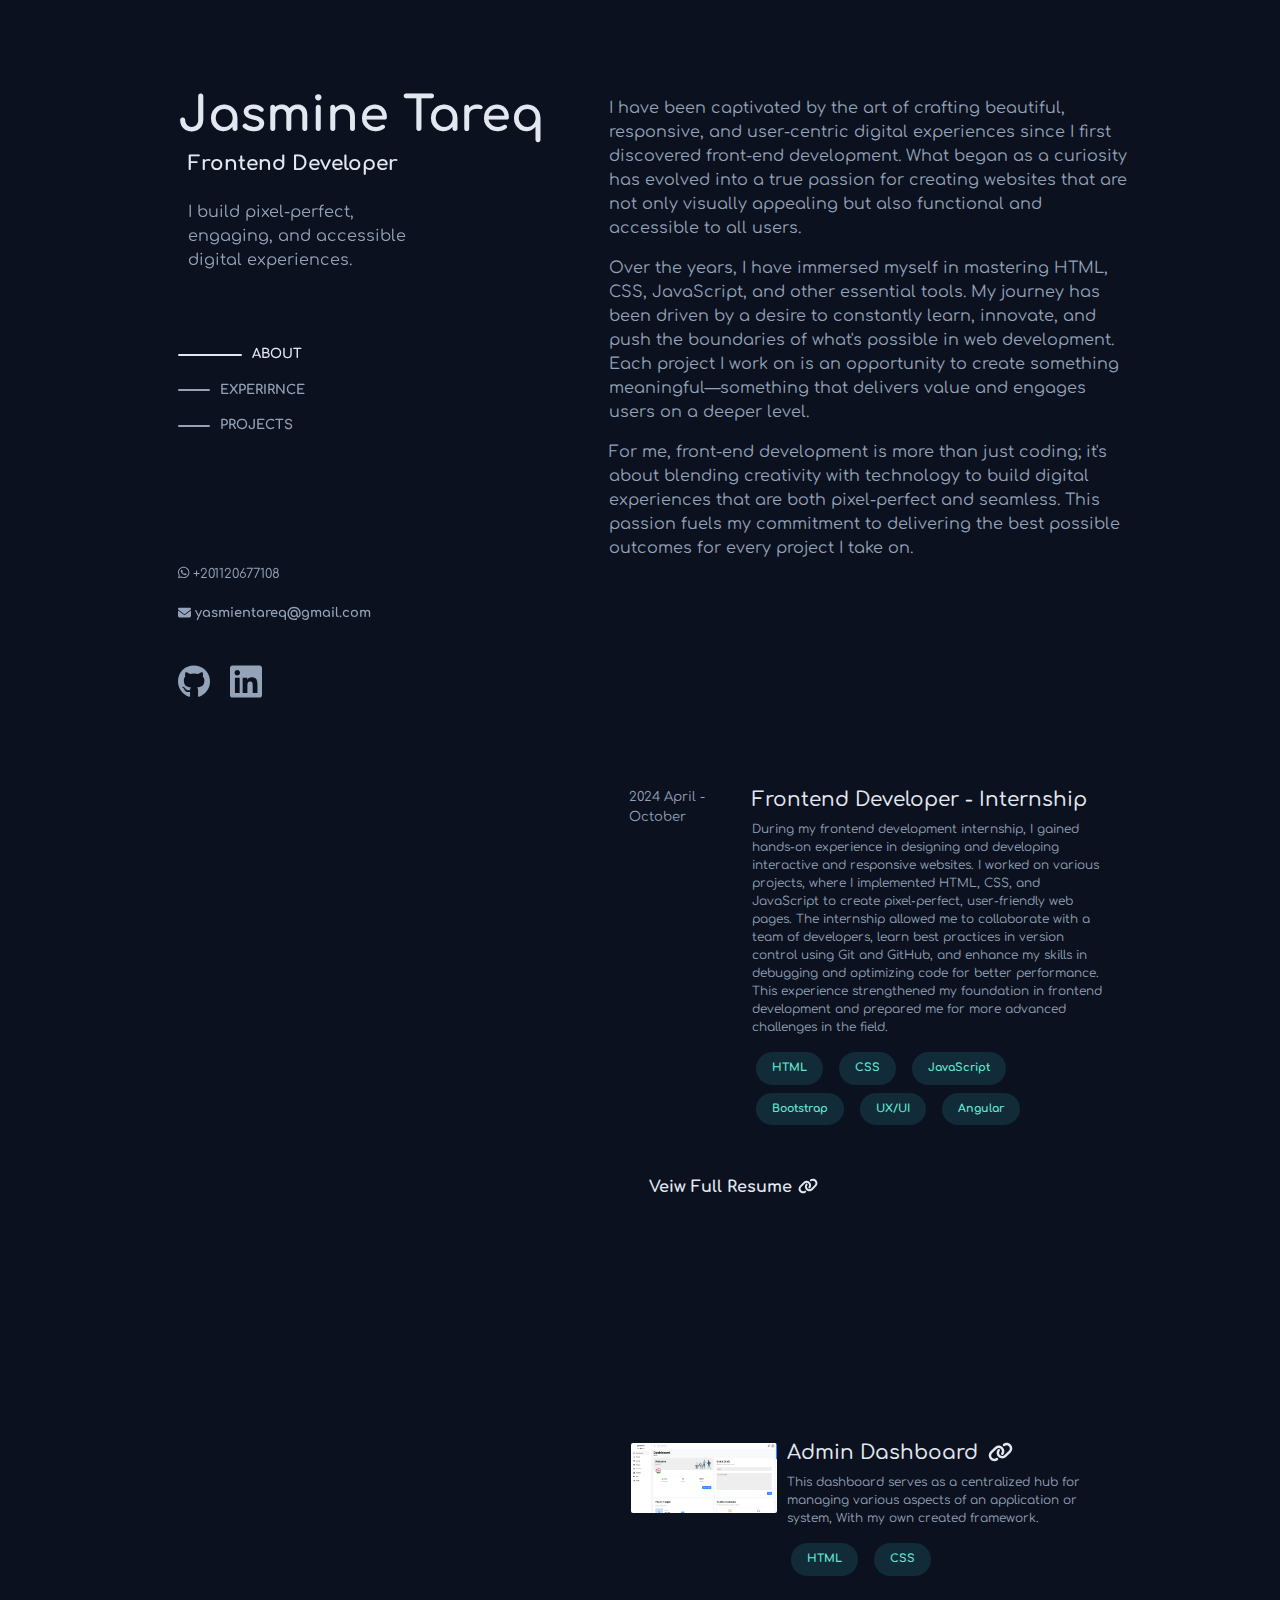
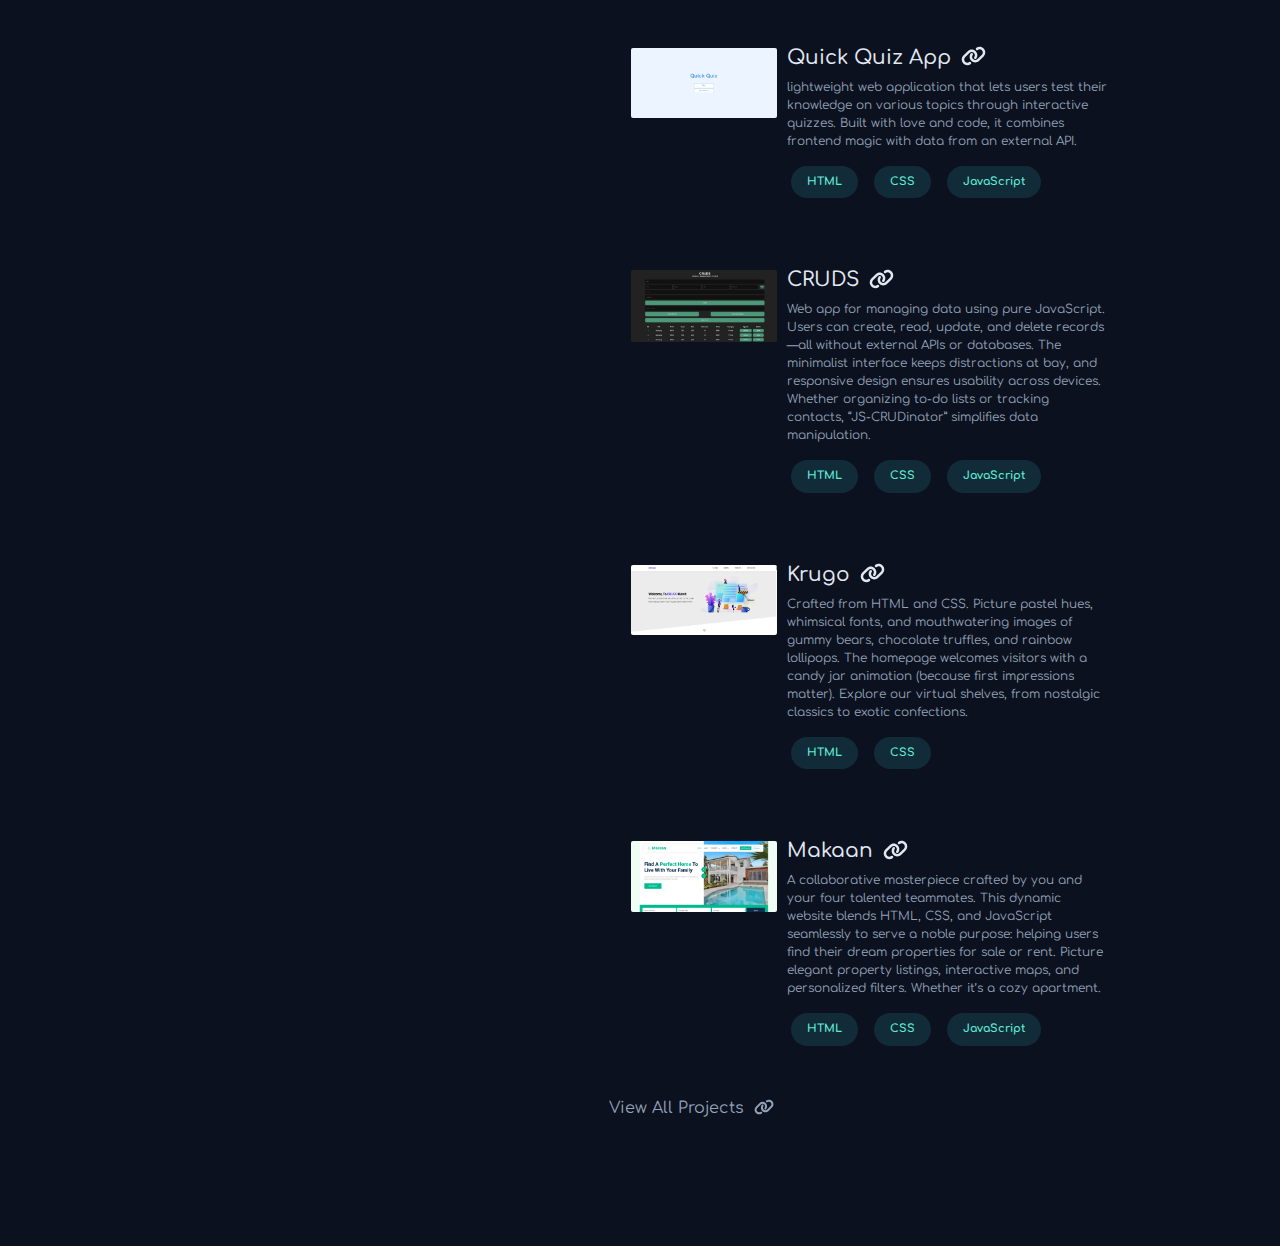
==== index.html @ d0dea818 "updated table" ====
<!DOCTYPE html>
<html lang="en">
  <head>
    <meta http-equiv="X-UA-Compatible" content="ie=edge" />
    <meta charset="UTF-8" />
    <meta name="viewport" content="width=device-width, initial-scale=1.0" />
    <link rel="icon" href="img/logo.svg" />
    <!-- render file -->
    <link rel="stylesheet" href="css/normalize.css" />
    <!-- fontawesome files -->
    <link rel="stylesheet" href="css/all.min.css" />
    <!-- google fonts -->
    <link rel="preconnect" href="https://fonts.googleapis.com" />
    <link rel="preconnect" href="https://fonts.gstatic.com" crossorigin />
    <link
      href="https://fonts.googleapis.com/css2?family=Comfortaa:wght@300..700&display=swap"
      rel="stylesheet"
    />
    <!-- Bootstrap Lib -->
    <link rel="stylesheet" href="css/bootstrap.min.css" />
    <!-- css file -->
    <link rel="stylesheet" href="css/style.css" />
    <title>Jasmine Tareq</title>
  </head>
  <body>
    <!-- <div id="glowing-circle"></div>
    <div class="overflow"></div> -->
    <div class="container-lg px-5 no-p">
      <div class="container">
        <div class="sidebar ps-5 sticky-top">
          <div class="info">
            <a href="index.html">Jasmine Tareq</a>
            <h3>Frontend Developer</h3>
            <p>
              I build pixel-perfect, engaging, and accessible digital
              experiences.
            </p>
          </div>
          <div class="list">
            <ul>
              <li class="py-2 nav-list" data-target="about">
                <span></span><a  href="#about">about</a>
              </li>
              <li class="py-2 nav-list" data-target="experirnce">
                <span></span><a  href="#experirnce">experirnce</a>
              </li>
              <li class="py-2 nav-list" data-target="projects">
                <span></span><a  href="#projects">projects</a>
              </li>
            </ul>
          </div>
          <div class="contact">
            <div class="phone py-3"><i class="fa-brands fa-whatsapp"></i> +201120677108</div>
            <div class="mail py-1"> <a class="email" target="_blank" href="https://mail.google.com/mail/?view=cm&fs=1&to=yasmientareq@gmail.com&su"><i class="fa-solid fa-envelope"></i> yasmientareq@gmail.com</a></div>
          </div>
          <div class="social">
            <ul>
              <li>
                <a target="_blank" href="https://github.com/jatwvv"
                  ><i class="fa-brands fa-github"></i
                ></a>
              </li>
              <li>
                <a
                  target="_blank"
                  href="https://www.linkedin.com/in/yasmin-tareq/"
                  ><i class="fa-brands fa-linkedin"></i
                ></a>
              </li>
            </ul>
            
          </div>
        </div>
        <div class="content">
          <section id="about">
            <p>
              I have been captivated by the art of crafting beautiful,
              responsive, and user-centric digital experiences since I first
              discovered front-end development. What began as a curiosity has
              evolved into a true passion for creating websites that are not
              only visually appealing but also functional and accessible to all
              users.
            </p>
            <p>
              Over the years, I have immersed myself in mastering HTML, CSS,
              JavaScript, and other essential tools. My journey has been driven by a desire to
              constantly learn, innovate, and push the boundaries of what's
              possible in web development. Each project I work on is an
              opportunity to create something meaningful—something that delivers
              value and engages users on a deeper level.
            </p>
            <p>
              For me, front-end development is more than just coding; it's about
              blending creativity with technology to build digital experiences
              that are both pixel-perfect and seamless. This passion fuels my
              commitment to delivering the best possible outcomes for every
              project I take on.
            </p>
          </section>
          <section id="experirnce">
            <ul>
              <li class="box d-flex justify-content-between">
                <div class="date">2024 April - October</div>
                <div class="ex-info">
                  <h3 class="fs-5">Frontend Developer - Internship</h3>
                  <p>
                    During my frontend development internship, I gained hands-on
                    experience in designing and developing interactive and
                    responsive websites. I worked on various projects, where I
                    implemented HTML, CSS, and JavaScript to create
                    pixel-perfect, user-friendly web pages. The internship
                    allowed me to collaborate with a team of developers, learn
                    best practices in version control using Git and GitHub, and
                    enhance my skills in debugging and optimizing code for
                    better performance. This experience strengthened my
                    foundation in frontend development and prepared me for more
                    advanced challenges in the field.
                  </p>
                  <ul class="skills d-flex flex-wrap gap-2">
                    <li class="mx-1 p-2 px-3">HTML</li>
                    <li class="mx-1 p-2 px-3">CSS</li>
                    <li class="mx-1 p-2 px-3">JavaScript</li>
                    <li class="mx-1 p-2 px-3">Bootstrap</li>
                    <li class="mx-1 p-2 px-3">UX/UI</li>
                    <li class="mx-1 p-2 px-3">Angular</li>
                  </ul>
                </div>
              </li>
            </ul>
            <a target="_blank" href="img/CV (YasmineTareq).pdf" class="resume"
              >Veiw Full <span>Resume<i class="fa-solid fa-link"></i></span
            ></a>
          </section>
          <section id="projects">
            <a target="_blank" href="https://jatwvv.github.io/Dashboard/">
              <li class="box d-flex justify-content-between">
                <div class="thumbnail"><img src="img/admin.png" alt="" /></div>
                <div class="ex-info">
                  <h3 class="fs-5">
                    Admin Dashboard<i class="fa-solid fa-link"></i>
                  </h3>
                  <p>
                    This dashboard serves as a centralized hub for managing
                    various aspects of an application or system, With my own created framework.
                  </p>
                  <ul class="skills d-flex flex-wrap gap-2">
                    <li class="mx-1 p-2 px-3">HTML</li>
                    <li class="mx-1 p-2 px-3">CSS</li>
                  </ul>
                </div>
              </li>
            </a>

            <a target="_blank" href=" https://jatwvv.github.io/QuizApp/">
              <li class="box d-flex justify-content-between">
                <div class="thumbnail"><img src="img/quizz.png" alt="" /></div>
                <div class="ex-info">
                  <h3 class="fs-5">
                    Quick Quiz App<i class="fa-solid fa-link"></i>
                  </h3>
                  <p>
                    lightweight web application that lets users test their
                    knowledge on various topics through interactive quizzes.
                    Built with love and code, it combines frontend magic with
                    data from an external API.
                  </p>
                  <ul class="skills d-flex flex-wrap gap-2">
                    <li class="mx-1 p-2 px-3">HTML</li>
                    <li class="mx-1 p-2 px-3">CSS</li>
                    <li class="mx-1 p-2 px-3">JavaScript</li>
                  </ul>
                </div>
              </li>
            </a>

            <a target="_blank" href="https://jatwvv.github.io/CRUDS/">
              <li class="box d-flex justify-content-between">
                <div class="thumbnail"><img src="img/crud.jpeg" alt="" /></div>
                <div class="ex-info">
                  <h3 class="fs-5">CRUDS<i class="fa-solid fa-link"></i></h3>
                  <p>
                    Web app for managing data using pure JavaScript.
                    Users can create, read, update, and delete records—all
                    without external APIs or databases. The minimalist interface
                    keeps distractions at bay, and responsive design ensures
                    usability across devices. Whether organizing to-do lists or
                    tracking contacts, “JS-CRUDinator” simplifies data
                    manipulation.
                  </p>
                  <ul class="skills d-flex flex-wrap gap-2">
                    <li class="mx-1 p-2 px-3">HTML</li>
                    <li class="mx-1 p-2 px-3">CSS</li>
                    <li class="mx-1 p-2 px-3">JavaScript</li>
                  </ul>
                </div>
              </li>
            </a>

            <a target="_blank" href="https://jatwvv.github.io/krugo/">
              <li class="box d-flex justify-content-between">
                <div class="thumbnail"><img src="img/krugo.png" alt="" /></div>
                <div class="ex-info">
                  <h3 class="fs-5">Krugo<i class="fa-solid fa-link"></i></h3>
                  <p>
                    Crafted from HTML and CSS. Picture pastel hues, whimsical
                    fonts, and mouthwatering images of gummy bears, chocolate
                    truffles, and rainbow lollipops. The homepage welcomes
                    visitors with a candy jar animation (because first
                    impressions matter). Explore our virtual shelves, from
                    nostalgic classics to exotic confections.
                  </p>
                  <ul class="skills d-flex flex-wrap gap-2">
                    <li class="mx-1 p-2 px-3">HTML</li>
                    <li class="mx-1 p-2 px-3">CSS</li>
                  </ul>
                </div>
              </li>
            </a>

            <a
              target="_blank"
              href="https://jatwvv.github.io/Makaan-DEPI-Project/"
            >
              <li class="box d-flex justify-content-between">
                <div class="thumbnail"><img src="img/mkan.png" alt="" /></div>
                <div class="ex-info">
                  <h3 class="fs-5">Makaan<i class="fa-solid fa-link"></i></h3>
                  <p>
                    A collaborative masterpiece crafted by you and your four
                    talented teammates. This dynamic website blends HTML, CSS,
                    and JavaScript seamlessly to serve a noble purpose: helping
                    users find their dream properties for sale or rent. Picture
                    elegant property listings, interactive maps, and
                    personalized filters. Whether it’s a cozy apartment.
                  </p>
                  <ul class="skills d-flex flex-wrap gap-2">
                    <li class="mx-1 p-2 px-3">HTML</li>
                    <li class="mx-1 p-2 px-3">CSS</li>
                    <li class="mx-1 p-2 px-3">JavaScript</li>
                  </ul>
                </div>
              </li>
            </a>
            <a href="projects.html" class="moreprojects">View All Projects<i class="fa-solid fa-link"></i></a>
          </section>
        </div>
      </div>
    </div>
    <div id="circle"></div>

    <!-- JS -->
    <script src="js/all.min.js"></script>
    <script src="js/bootstrap.bundle.min.js"></script>
    <script src="js/script.js"></script>
  </body>
</html>
---- css/style.css ----
* {
  font-family: "Comfortaa", sans-serif;
  box-sizing: border-box;
  margin: 0;
  padding: 0;
}
:root {
  --bg-color: #0b111f;
  --p-colo: #94a3b8;
  --bold: #e2e8f0;
  --bold-hover: #5eead4;
  --tag-bg: #122b39;
}
html {
  scroll-behavior: smooth;
}
::-webkit-scrollbar {
  width: 15px;
}

::-webkit-scrollbar-track {
  background: #0b111f;
}

::-webkit-scrollbar-thumb {
  background: #94a3b8;
  border-radius: 5px;
}

::-webkit-scrollbar-thumb:hover {
  background: #94a3b8;
}

/* Firefox e */
* {
  scrollbar-width: thin;
  scrollbar-color: #94a3b8 #0b111f;
}
::selection {
  background-color: var(--tag-bg);
  color: var(--bold-hover);
}
body {
  background-color: var(--bg-color);
  color: var(--p-colo);
}
#scroll-btn {
  opacity: 0;
  width: 60px;
  height: 60px;
  color: #fff;
  background-color: transparent;
  position: fixed;
  bottom: 45px;
  right: 45px;
  display: flex;
  align-items: center;
  justify-content: center;
  z-index: 9999;
  transition: 0.5s;
  border: 1px solid #fff;
  border-radius: 50%;
  font: 200 30px monospace;
  transition: 0.3s;
  cursor: pointer;
  transition: opacity 0.5s, transform 0.5s;
  -webkit-transition: 0.3s;
  -moz-transition: 0.3s;
  -ms-transition: 0.3s;
  -o-transition: 0.3s;
}
#scroll-btn.show {
  opacity: 1;
  transition: opacity 0.2s, transform 0.2s;
  transition: 0.3s;
  -webkit-transition: opacity 0.2s, transform 0.2s;
  -moz-transition: opacity 0.2s, transform 0.2s;
  -ms-transition: opacity 0.2s, transform 0.2s;
  -o-transition: opacity 0.2s, transform 0.2s;
}
#circle {
  position: fixed;
  width: 900px;
  height: 900px;
  border-radius: 50%;
  background: radial-gradient(
    900px circle at 50% 50%,
    rgba(29, 79, 216, 0.222),
    transparent 50%
  );
  pointer-events: none;
  transition: transform 0.1s ease-out;
  z-index: 9999;
}
a {
  text-decoration: none;
}
ul {
  list-style: none;
  margin: 0;
  padding: 0;
}
/* Start Info */
.container {
  display: flex;
}
.sidebar {
  height: 100vh;
  padding: 5rem 0;
  width: 47%;
  left: 0;
}
.sidebar a {
  font-size: 48px;
  font-weight: bold;
  color: var(--bold);
}
.sidebar h3 {
  font-size: 20px;
  font-weight: bold;
  color: var(--bold);
  padding-left: 10px;
}
.sidebar p {
  padding-left: 10px;
  padding-right: 200px;
  padding-top: 16px;
}
.sidebar .list {
  margin-top: 65px;
  margin-bottom: 130px;
}
.sidebar .list li {
  position: relative;
  display: flex;
  align-items: center;
  width: fit-content;
  gap: 10px;
  transition: 0.3s;
  cursor: pointer;
}
.sidebar .list .active a {
  color: var(--bold);
}
.sidebar .list .active span {
  width: 4rem;
  background-color: var(--bold);
}
.sidebar .list li a {
  color: var(--p-colo);
  text-transform: uppercase;
  font-size: 13px;
  font-weight: bold;
}
.sidebar .list li span {
  width: 2rem;
  display: block;
  border-radius: 10px;
  height: 2px;
  background-color: var(--p-colo);
  transition: 0.3s;
}
.sidebar .list li:hover span {
  width: 4rem;
  background-color: var(--bold);
}
.sidebar .list li:hover a {
  color: var(--bold);
}
.sidebar .contact {
  margin-top: -25px;
  padding-bottom: 20px;
  font-size: 13px;
}
.sidebar .contact .phone,
.sidebar .contact .email {
  cursor: pointer;
  transition: 0.3s;
  -webkit-transition: 0.3s;
  -moz-transition: 0.3s;
  -ms-transition: 0.3s;
  -o-transition: 0.3s;
}
.sidebar .contact .email {
  font-size: 13px !important;
  color: var(--p-colo);
}
.sidebar .contact .phone:hover {
  color: var(--bold-hover);
}
.sidebar .contact .email:hover {
  color: var(--bold-hover);
}
.sidebar .social ul {
  display: flex;
  gap: 20px;
  align-items: center;
}
.sidebar .social ul svg {
  width: 2rem;
  font-size: 45px;
  color: var(--p-colo);
  transition: 0.3s;
  -webkit-transition: 0.3s;
  -moz-transition: 0.3s;
  -ms-transition: 0.3s;
  -o-transition: 0.3s;
}
.sidebar .social ul svg:hover {
  color: var(--bold);
}

.container .content {
  width: 51%;
}
.container .content section {
  padding: 6rem 0;
}
.bold {
  font-weight: bold;
  cursor: pointer;
  transition: 0.3s;
  color: var(--bold);
  -webkit-transition: 0.3s;
  -moz-transition: 0.3s;
  -ms-transition: 0.3s;
  -o-transition: 0.3s;
}
.bold:hover {
  color: var(--bold-hover);
}

.ex-info {
  width: 400px;
}
.ex-info h3 {
  color: var(--bold);
}
.date {
  font-size: 13px;
}
.ex-info p {
  font-size: 12px;
}
.skills li {
  font-size: 11px;
  background-color: var(--tag-bg);
  color: var(--bold-hover);
  border-radius: 50px;
  font-weight: bolder;
  -webkit-border-radius: 50px;
  -moz-border-radius: 50px;
  -ms-border-radius: 50px;
  -o-border-radius: 50px;
}
.box {
  padding: 20px;
  border-radius: 10px;
  cursor: pointer;
  -webkit-border-radius: 10px;
  -moz-border-radius: 10px;
  -ms-border-radius: 10px;
  transition: 0.3s;
  -o-border-radius: 10px;
  -webkit-transition: 0.3s;
  -moz-transition: 0.3s;
  margin-bottom: 30px;
  -ms-transition: 0.3s;
  box-shadow: 0 0 2px 0px #dddddd00;
  -o-transition: 0.3s;
}
.box:hover {
  background-color: rgba(30, 41, 59, 0.5);
  box-shadow: 0 0 2px 0px #dddddda1;
}
.box:hover h3 {
  color: var(--bold-hover);
}
.resume {
  color: var(--bold);
  transition: 0.3s;
  -webkit-transition: 0.3s;
  font-weight: bold;
  -moz-transition: 0.3s;
  margin-left: 40px;
  -ms-transition: 0.3s;
  -o-transition: 0.3s;
}
.resume svg {
  margin-left: 6px;
}
.resume:hover {
  color: var(--bold-hover);
}
#projects {
  margin-top: 30px;
  margin-bottom: 30px;
}
#projects li {
  gap: 8px;
}
#projects .thumbnail img {
  width: 150px;
  border-radius: 4px;
  -webkit-border-radius: 4px;
  -moz-border-radius: 4px;
  -ms-border-radius: 4px;
  -o-border-radius: 4px;
  border: 2px solid transparent;
  transition: 0.3s;
  -webkit-transition: 0.3s;
  -moz-transition: 0.3s;
  -ms-transition: 0.3s;
  -o-transition: 0.3s;
}
#projects li:hover .thumbnail img {
  border: 2px solid #94a3b8;
}
#projects svg {
  padding-left: 10px;
}
#projects a {
  color: var(--p-colo);
}
#projects .moreprojects {
  transition: 0.3s;
  -webkit-transition: 0.3s;
  -moz-transition: 0.3s;
  -ms-transition: 0.3s;
  -o-transition: 0.3s;
}
#projects .moreprojects:hover {
  color: var(--bold-hover);
}
@media (max-width: 1200px) {
  .no-p {
    padding: 0 !important;
  }
}
@media (max-width: 995px) {
  .no-p {
    margin: 0 !important;
  }
  .container {
    flex-direction: column;
    max-width: 100% !important;
    padding: 0 40px;
  }
  #circle {
    display: none;
  }
  #about {
    padding: 30px;
    padding-top: 0;
  }
  .sidebar {
    position: static;
    padding-right: 3rem;
    width: 100%;
  }
  .container .content {
    width: 100%;
  }
  .box {
    width: 625px;
  }
  #projects {
    padding: 0;
  }
}
@media (max-width: 650px) {
  .sidebar {
    height: 100%;
    padding: 6rem 0 !important;
  }
  #experirnce {
    padding-top: 0;
  }
  #about {
    padding: 0;
    padding-top: 0;
    padding-bottom: 40px;
  }
  .sidebar p {
    padding-right: 0;
  }
  .box {
    flex-direction: column;
    width: 100%;
    padding: 15px;
  }
  .ex-info {
    width: 100%;
  }
}
table tr {
  border-color:#dddddd4a ;
  color: #fff;
}
table tr .year {
  color: var(--p-colo);
}
table tr td a {
  color: var(--p-colo);
  transition: 0.3s;
  -webkit-transition: 0.3s;
  -moz-transition: 0.3s;
  -ms-transition: 0.3s;
  cursor: pointer;
  -o-transition: 0.3s;
}
table tr td a:hover {
  color: var(--bold-hover);
}
table ul {
  display: flex;
  align-items: center;
  gap: 12px;
}
table ul li {
  font-size: 11px;
  background-color: var(--tag-bg);
  color: var(--bold-hover);
  border-radius: 50px;
  font-weight: bolder;
  -webkit-border-radius: 50px;
  -moz-border-radius: 50px;
  -ms-border-radius: 50px;
  -o-border-radius: 50px;
  padding: .5rem 1rem;
}
.title {
  margin-top: 90px;
}
.title .back-page {
  color: var(--bold-hover);
  cursor: pointer;
  margin-bottom: 10px;
}
.title .back-page a {
  color: var(--bold-hover);
  transition: 0.3s;
  -webkit-transition: 0.3s;
  -moz-transition: 0.3s;
  -ms-transition: 0.3s;
  -o-transition: 0.3s;
}
.title .back-page:hover a {
  color: #44ad9d;
}
.title .back-page svg {
  transition: 0.3s;
}
.title .back-page:hover svg {
  color: #50c8b6;
  transform: translateX(-4px);
  -webkit-transform: translateX(-4px);
  -moz-transform: translateX(-4px);
  -ms-transform: translateX(-4px);
  -o-transform: translateX(-4px);
}
/* table tbody tr td:nth-child(3) {
  width: 100px;
} */
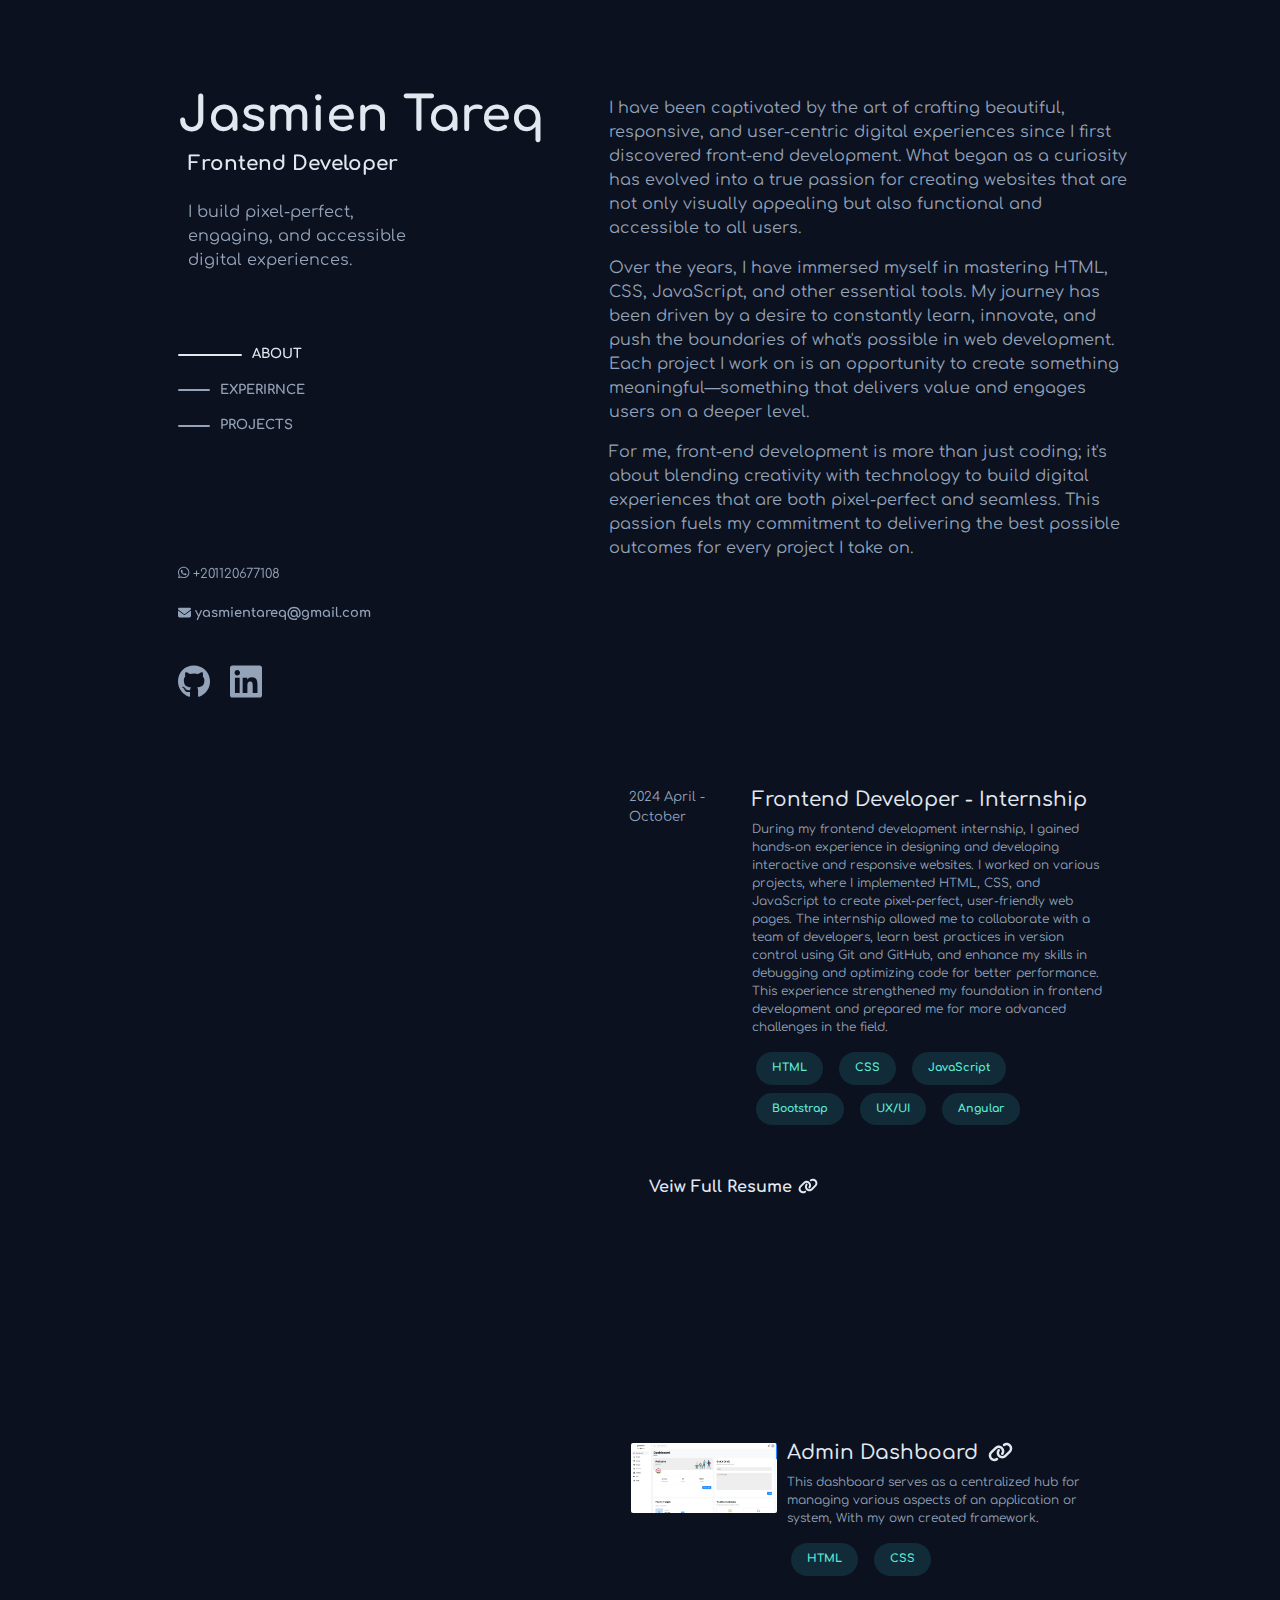
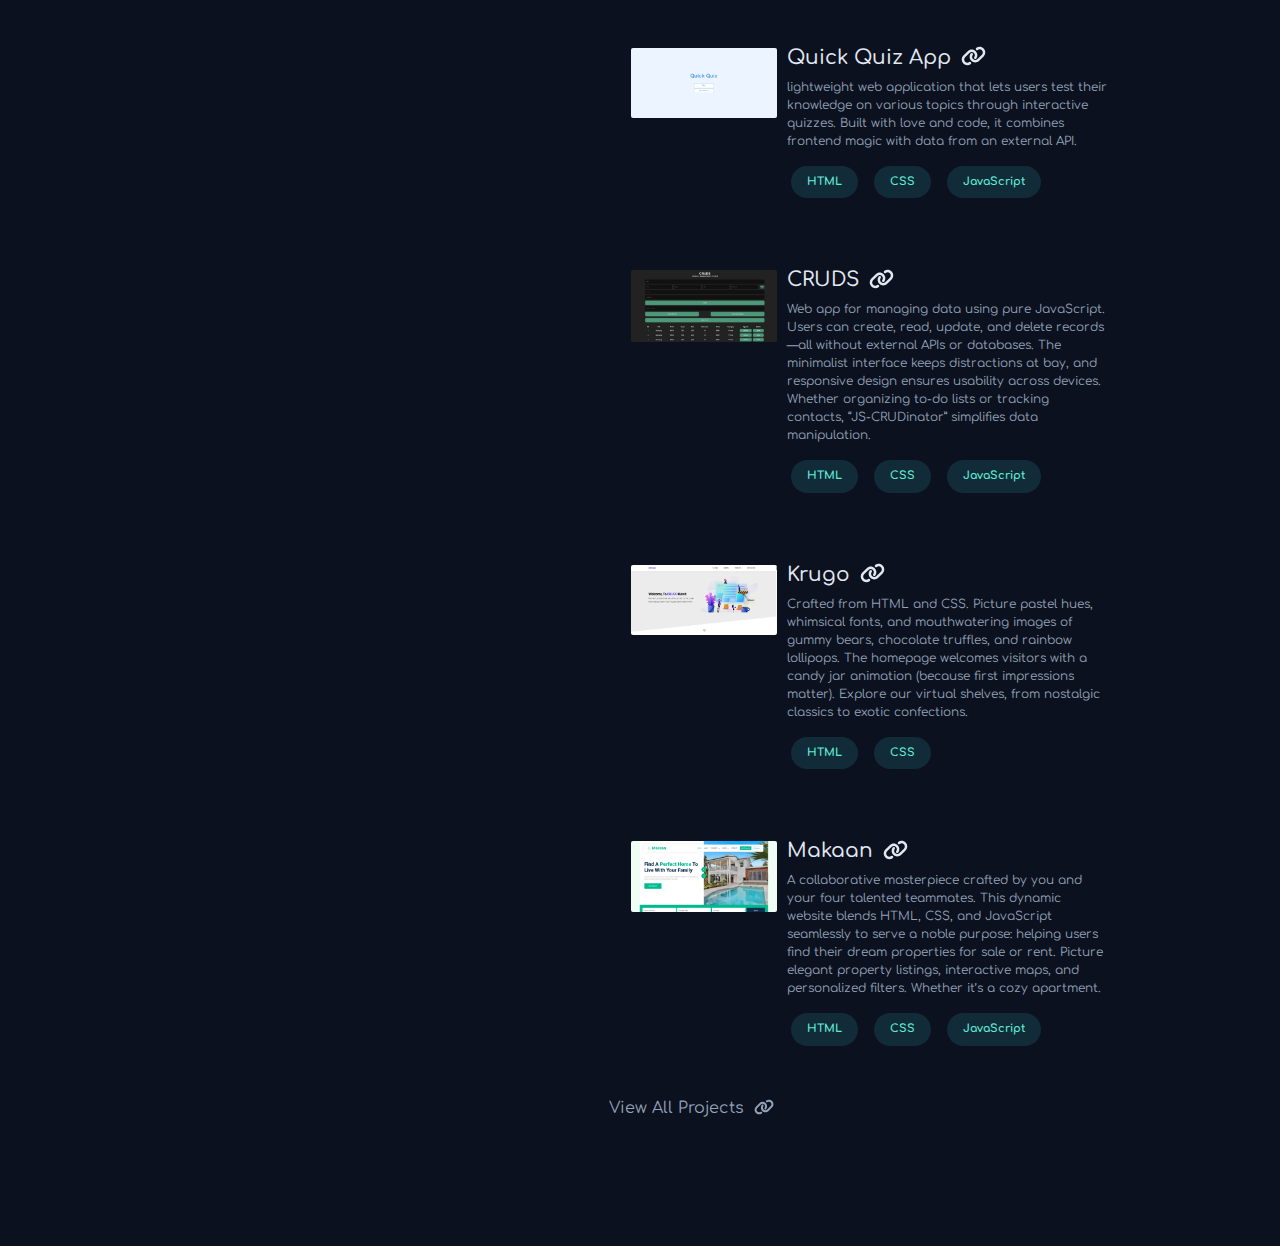
==== commit 09df82cd: "Update index.html" ====
--- a/index.html
+++ b/index.html
@@ -29,7 +29,7 @@
       <div class="container">
         <div class="sidebar ps-5 sticky-top">
           <div class="info">
-            <a href="index.html">Jasmine Tareq</a>
+            <a href="index.html">Jasmien Tareq</a>
             <h3>Frontend Developer</h3>
             <p>
               I build pixel-perfect, engaging, and accessible digital
@@ -127,7 +127,7 @@
                 </div>
               </li>
             </ul>
-            <a target="_blank" href="img/CV (YasmineTareq).pdf" class="resume"
+            <a target="_blank" href="img/Yasmien_Tareq_ResumE.pdf" class="resume"
               >Veiw Full <span>Resume<i class="fa-solid fa-link"></i></span
             ></a>
           </section>
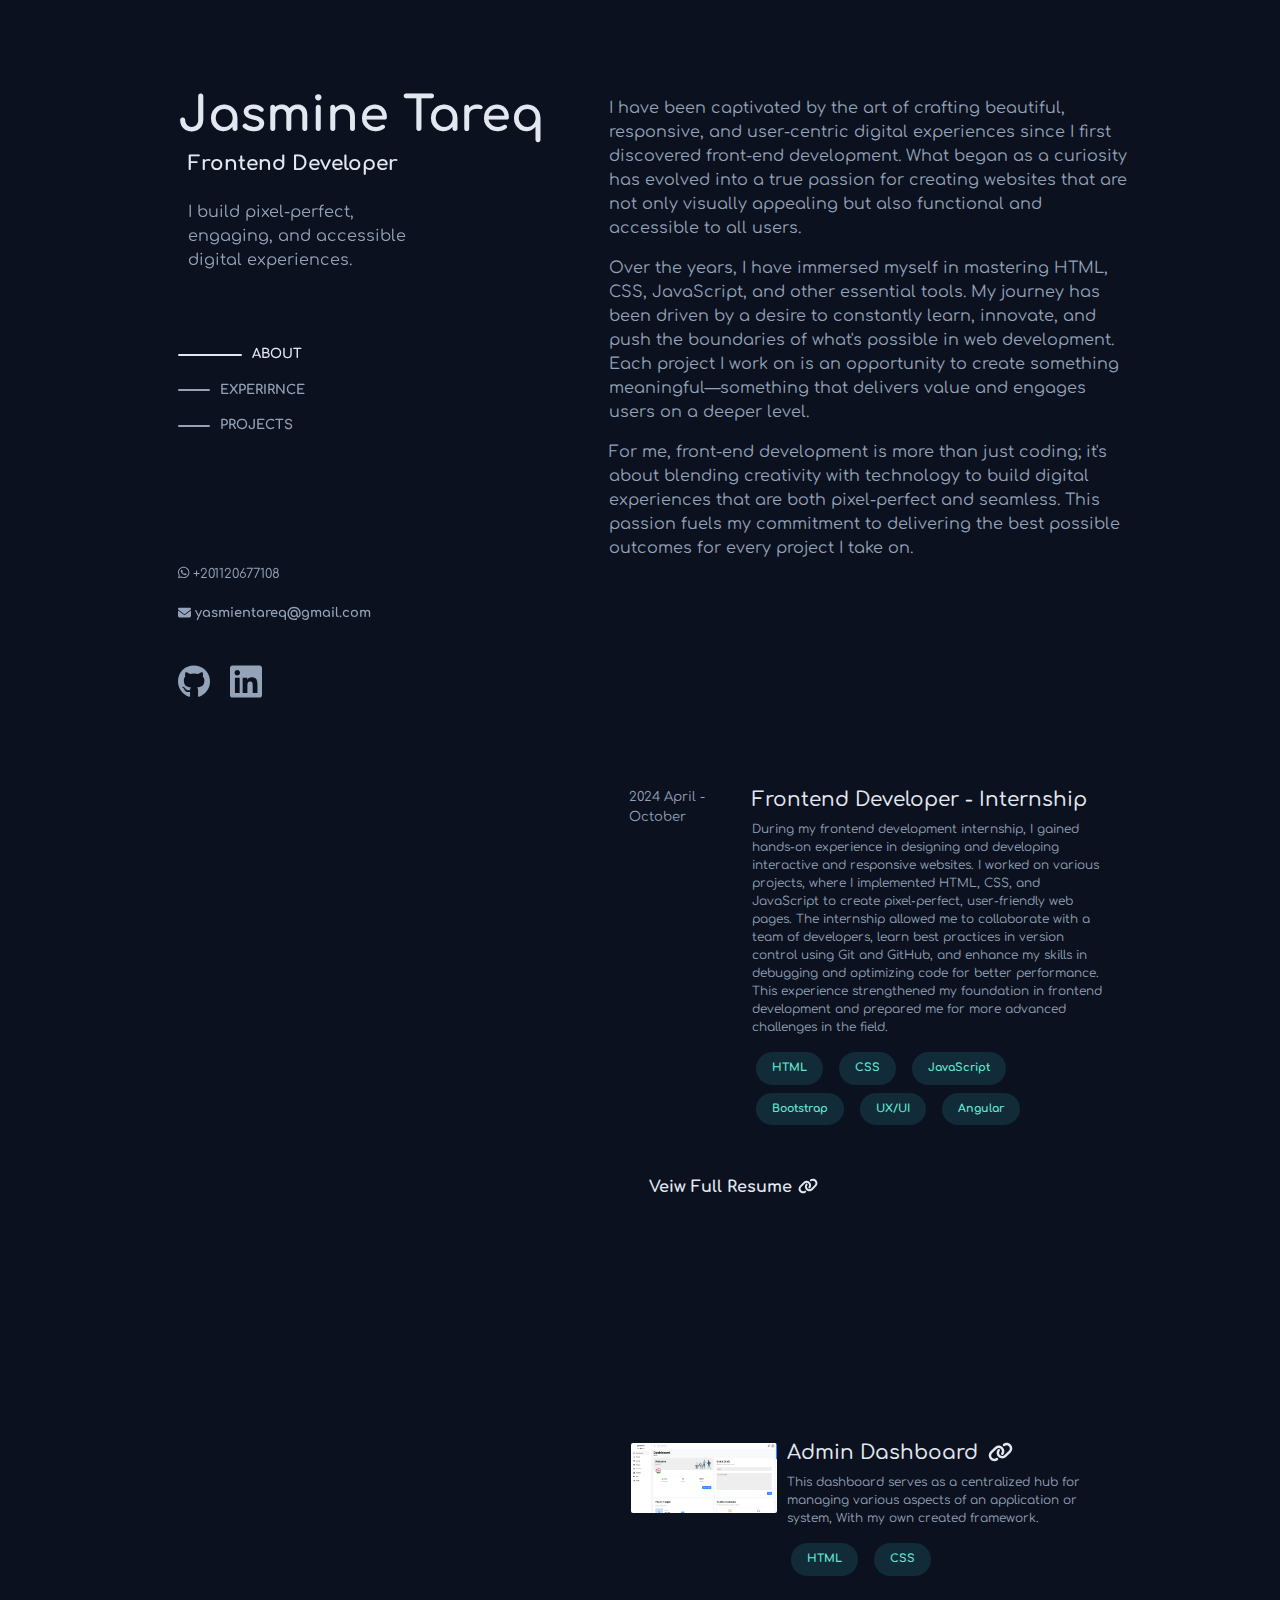
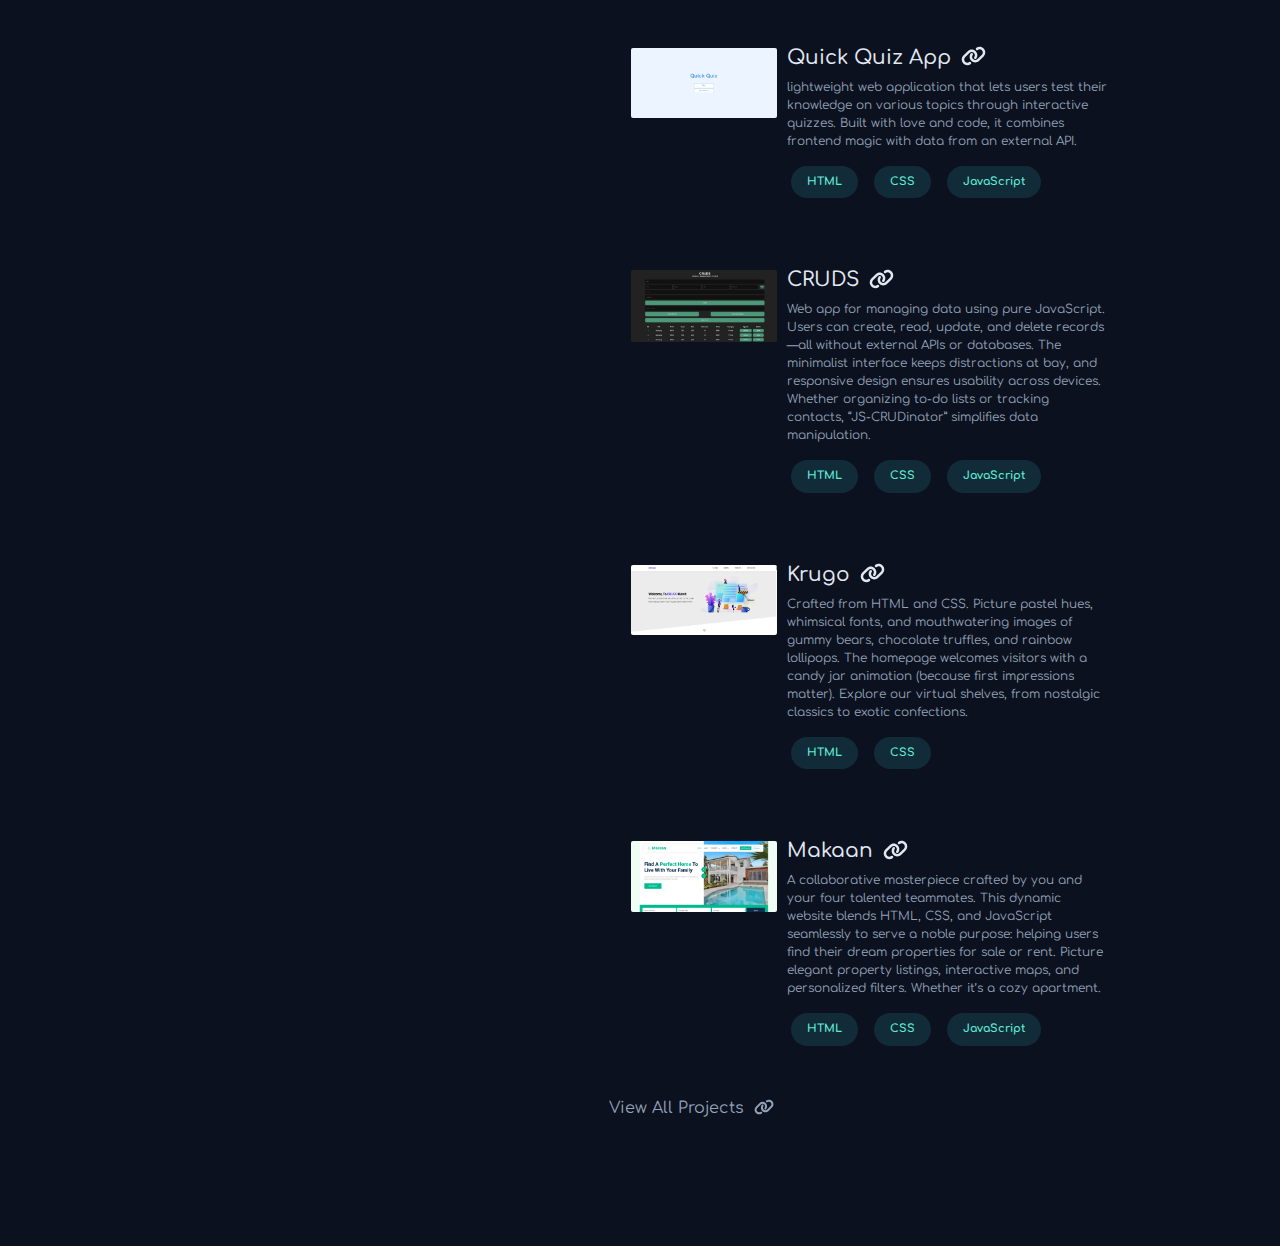
==== commit 927b16b9: "update cv" ====
--- a/index.html
+++ b/index.html
@@ -29,7 +29,7 @@
       <div class="container">
         <div class="sidebar ps-5 sticky-top">
           <div class="info">
-            <a href="index.html">Jasmien Tareq</a>
+            <a href="index.html">Jasmine Tareq</a>
             <h3>Frontend Developer</h3>
             <p>
               I build pixel-perfect, engaging, and accessible digital
@@ -127,7 +127,7 @@
                 </div>
               </li>
             </ul>
-            <a target="_blank" href="img/Yasmien_Tareq_ResumE.pdf" class="resume"
+            <a target="_blank" href="img/Yasmien_Tareq_cv.pdf" class="resume"
               >Veiw Full <span>Resume<i class="fa-solid fa-link"></i></span
             ></a>
           </section>
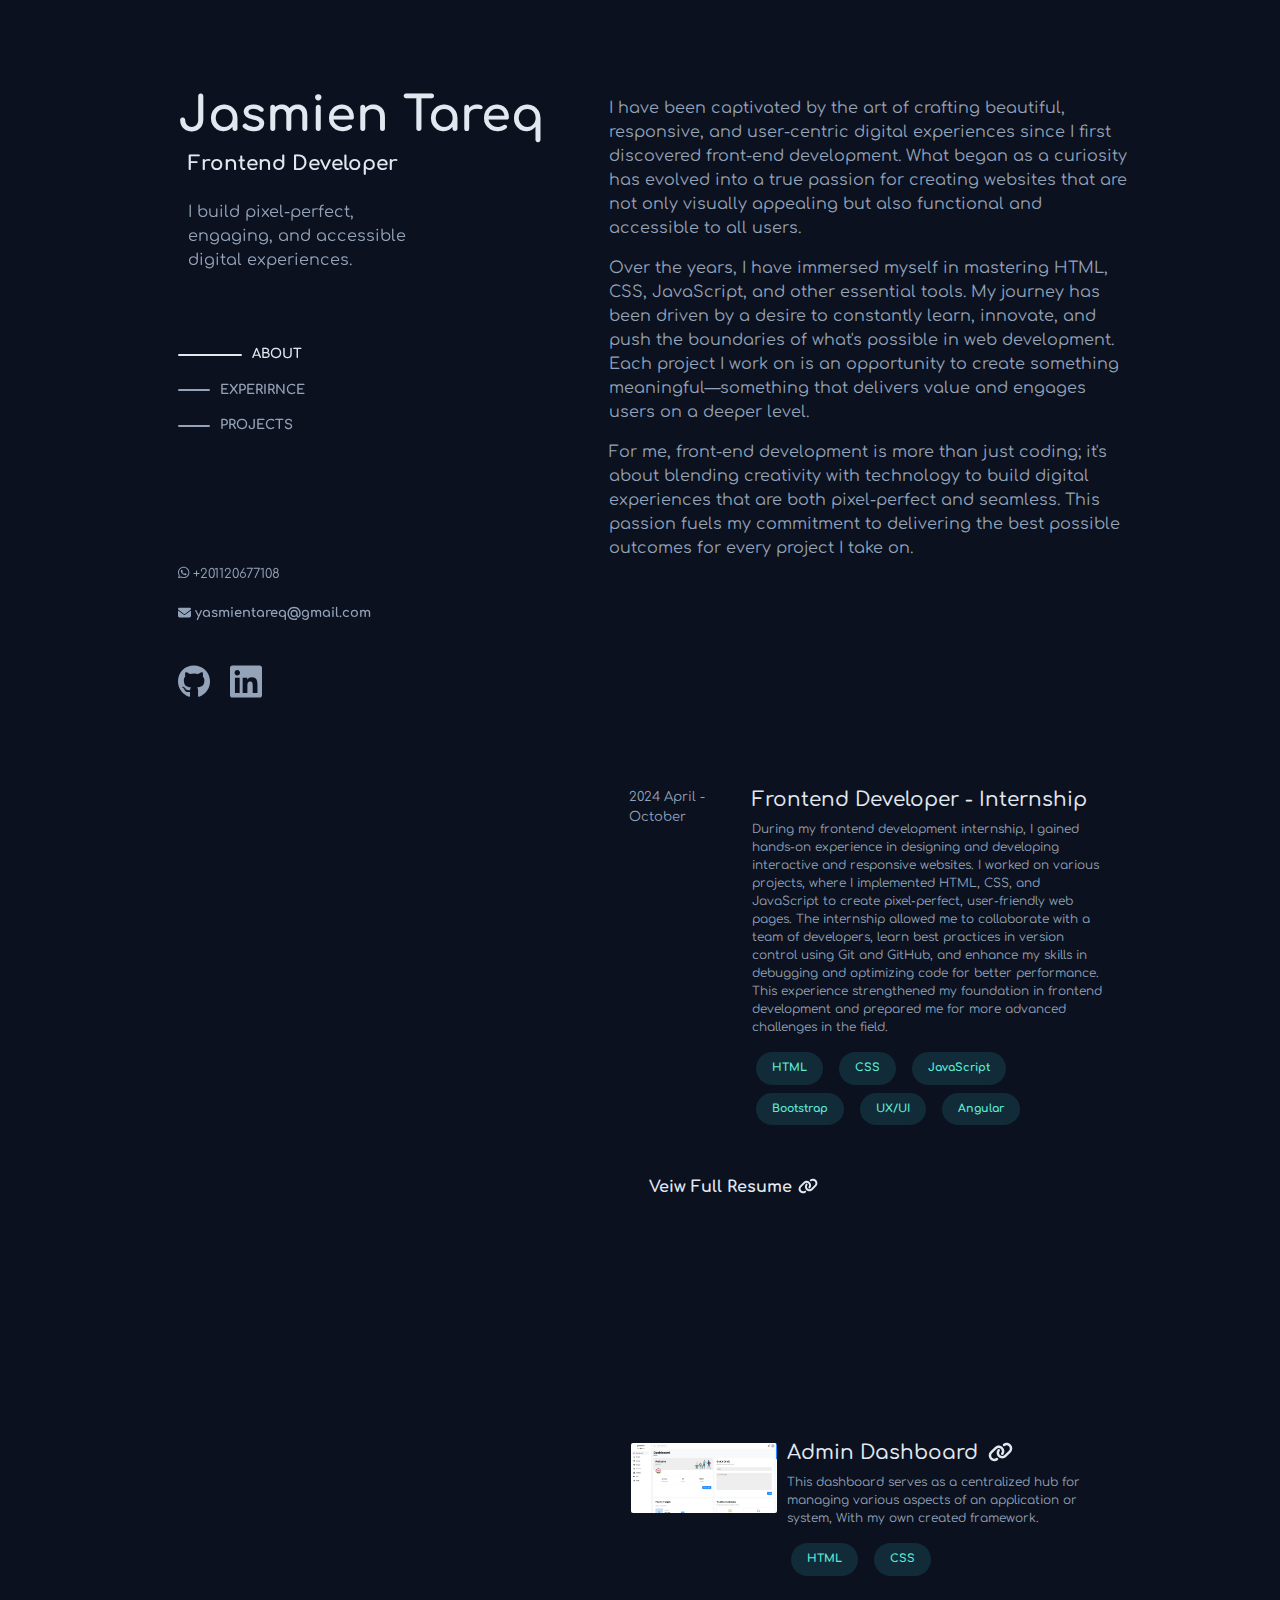
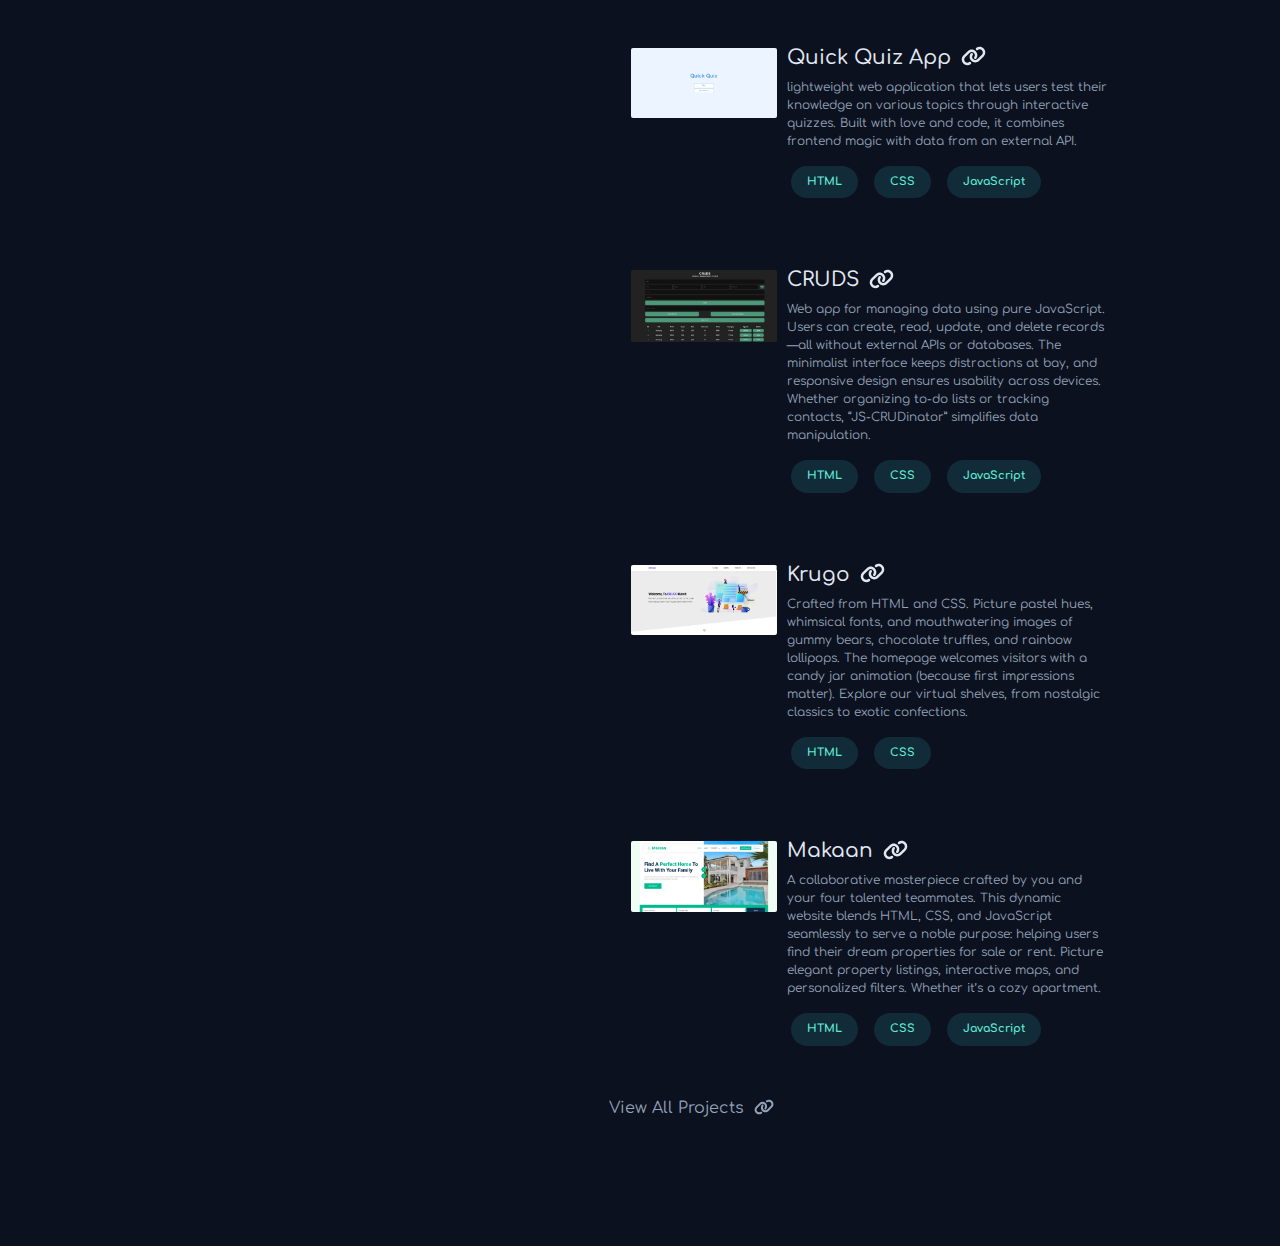
==== commit d75407c6: "Merge branch 'main' of https://github.com/jatwvv/Portfolio" ====
--- a/index.html
+++ b/index.html
@@ -29,7 +29,7 @@
       <div class="container">
         <div class="sidebar ps-5 sticky-top">
           <div class="info">
-            <a href="index.html">Jasmine Tareq</a>
+            <a href="index.html">Jasmien Tareq</a>
             <h3>Frontend Developer</h3>
             <p>
               I build pixel-perfect, engaging, and accessible digital
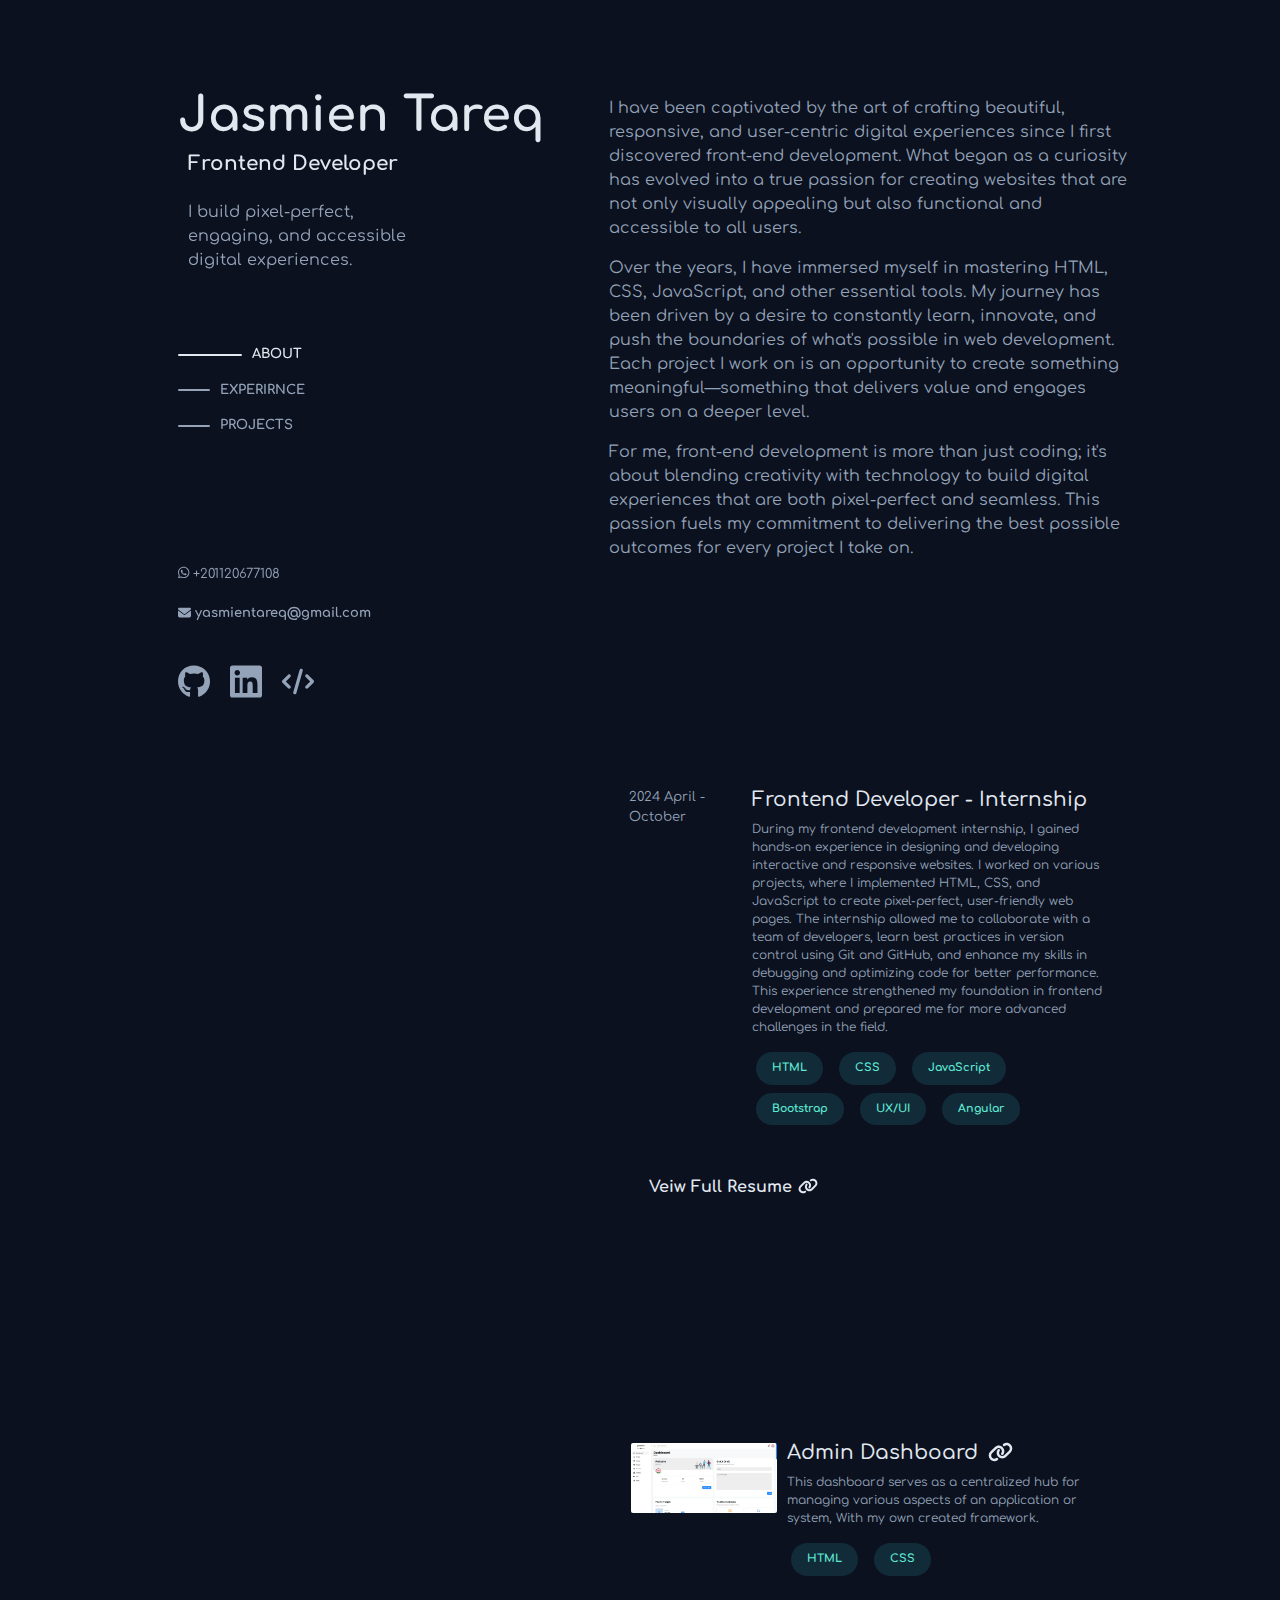
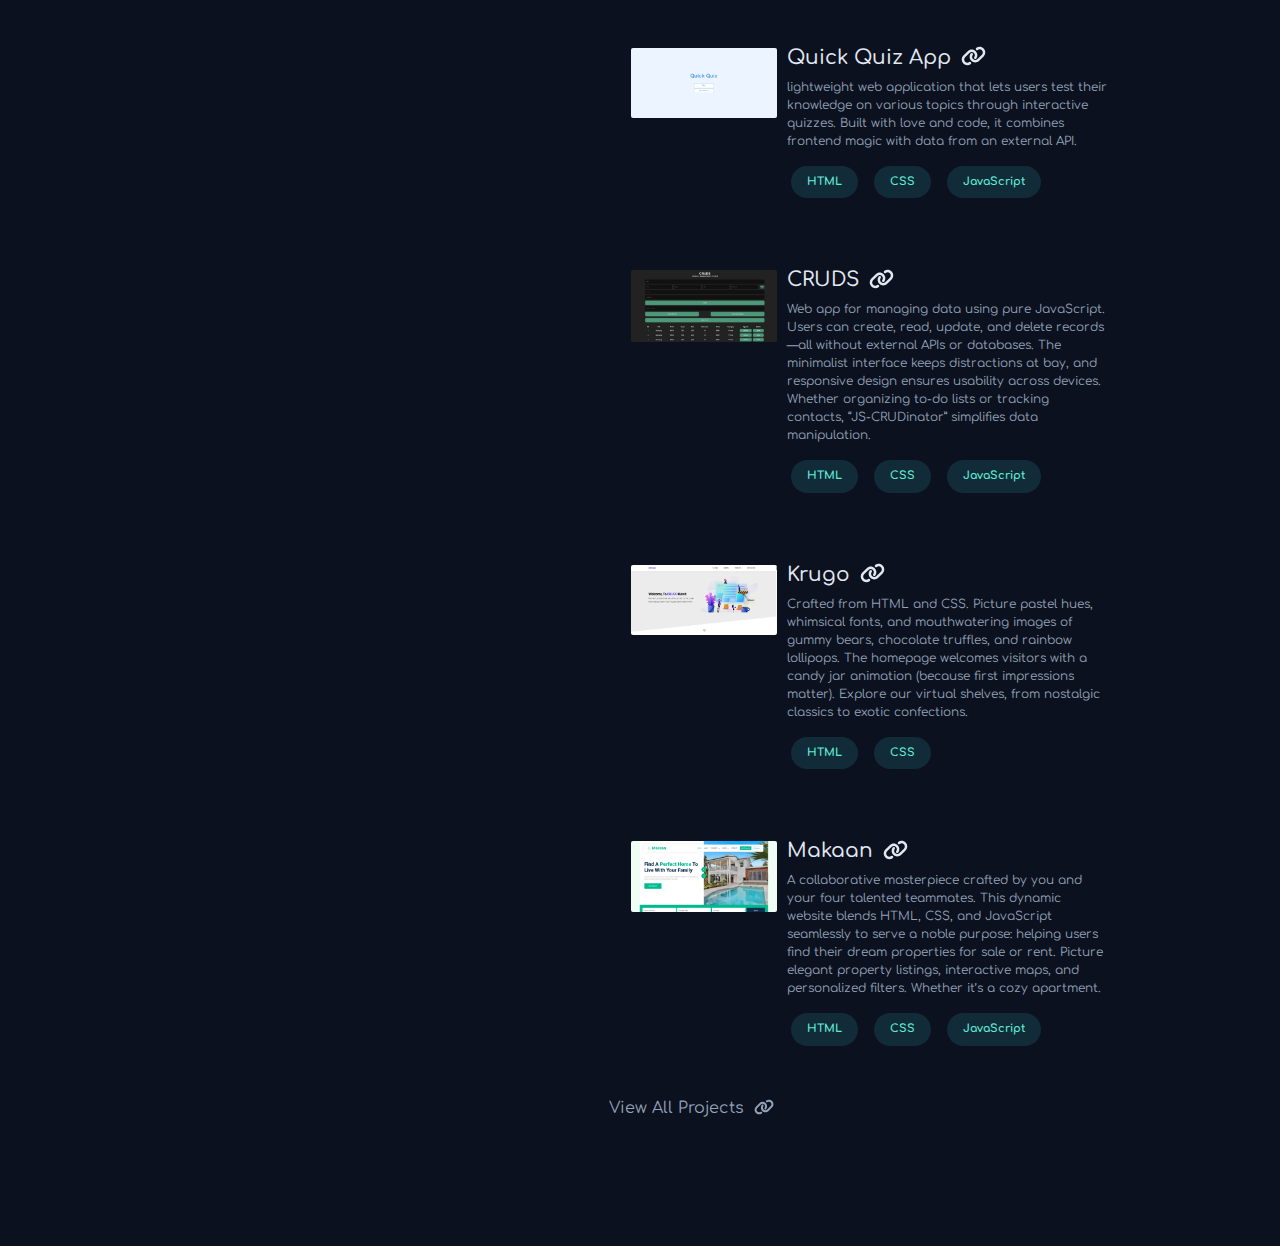
==== commit 80fa8baf: "update" ====
--- a/index.html
+++ b/index.html
@@ -67,6 +67,12 @@
                   ><i class="fa-brands fa-linkedin"></i
                 ></a>
               </li>
+              <li>
+                <a
+                  target="_blank"
+                  href="https://www.frontendmentor.io/profile/jatwvv"
+                  ><i class="fa-solid fa-code"></i></a>
+              </li>
             </ul>
             
           </div>
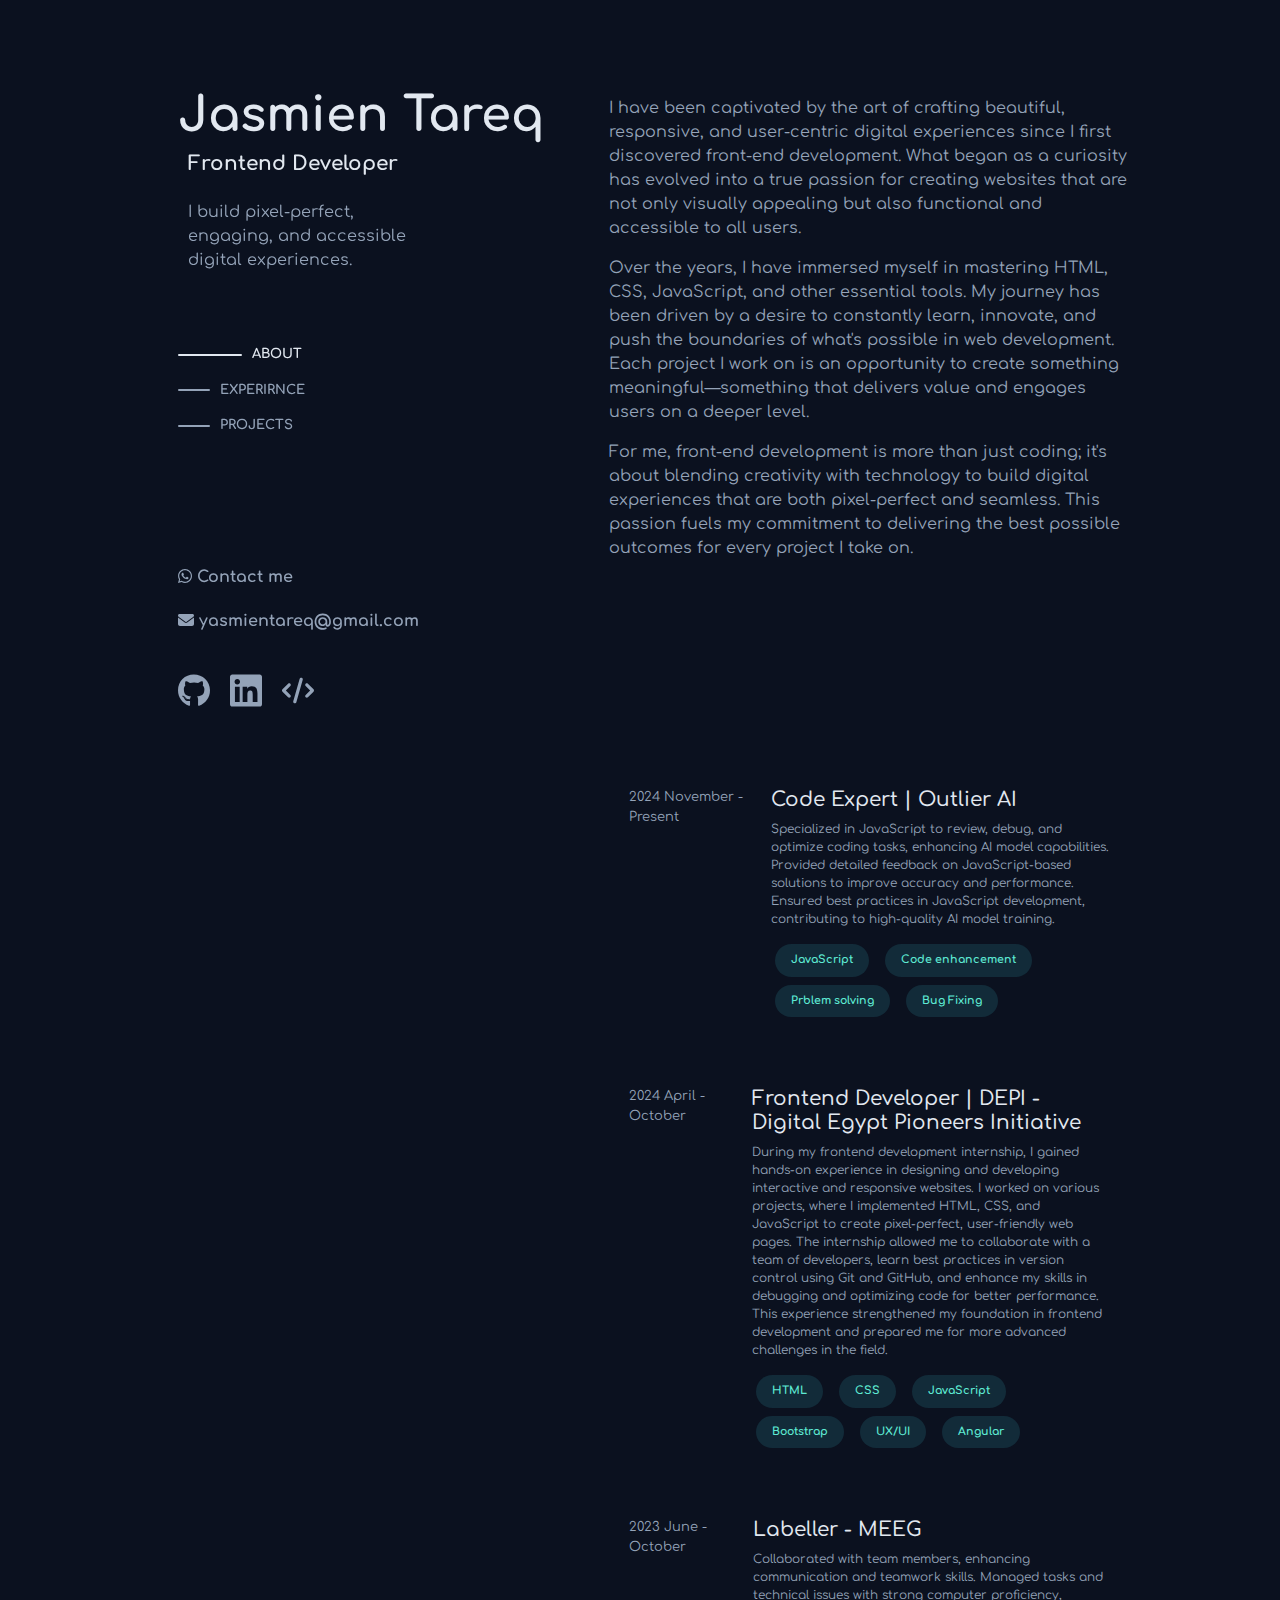
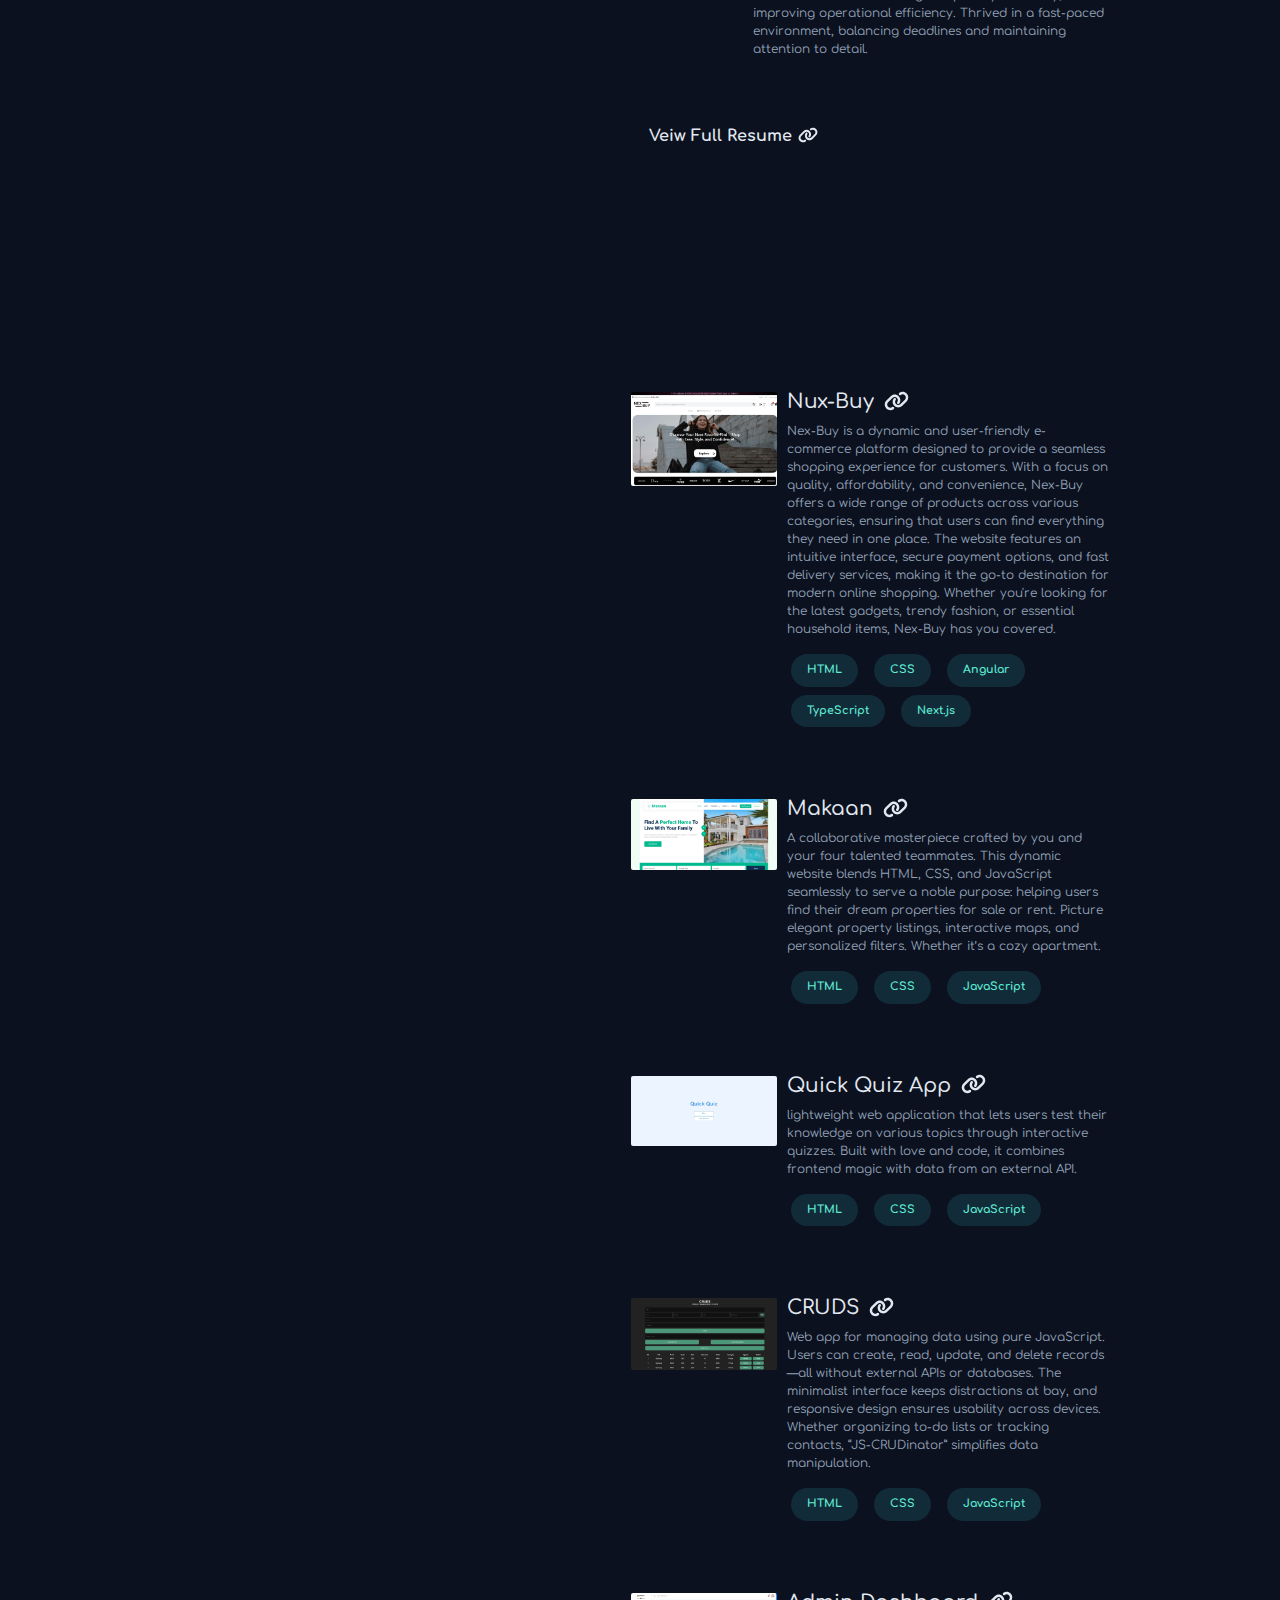
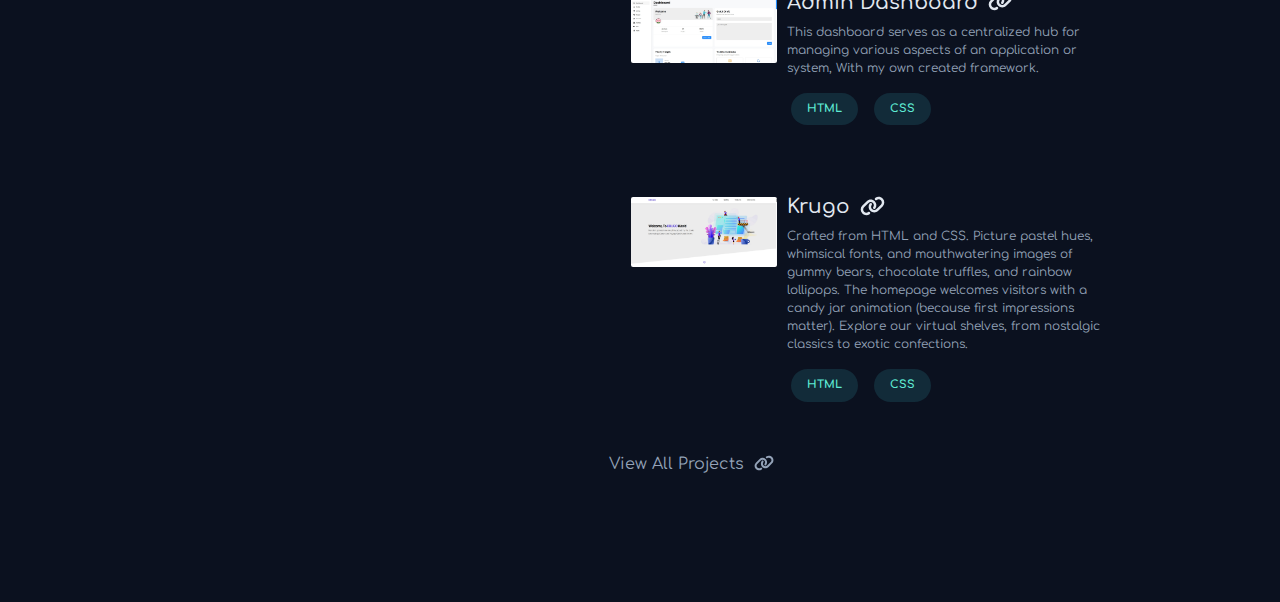
==== commit c3a46f05: "projects update" ====
--- a/index.html
+++ b/index.html
@@ -39,19 +39,33 @@
           <div class="list">
             <ul>
               <li class="py-2 nav-list" data-target="about">
-                <span></span><a  href="#about">about</a>
+                <span></span><a href="#about">about</a>
               </li>
               <li class="py-2 nav-list" data-target="experirnce">
-                <span></span><a  href="#experirnce">experirnce</a>
+                <span></span><a href="#experirnce">experirnce</a>
               </li>
               <li class="py-2 nav-list" data-target="projects">
-                <span></span><a  href="#projects">projects</a>
+                <span></span><a href="#projects">projects</a>
               </li>
             </ul>
           </div>
           <div class="contact">
-            <div class="phone py-3"><i class="fa-brands fa-whatsapp"></i> +201120677108</div>
-            <div class="mail py-1"> <a class="email" target="_blank" href="https://mail.google.com/mail/?view=cm&fs=1&to=yasmientareq@gmail.com&su"><i class="fa-solid fa-envelope"></i> yasmientareq@gmail.com</a></div>
+            <div class="phone py-3">
+              <a
+                class="email"
+                target="_blank"
+                href="https://wa.me/qr/ZZYUNF6ZM3C7C1"
+                ><i class="fa-brands fa-whatsapp"></i> Contact me</a
+              >
+            </div>
+            <div class="mail py-1">
+              <a
+                class="email"
+                target="_blank"
+                href="https://mail.google.com/mail/?view=cm&fs=1&to=yasmientareq@gmail.com&su"
+                ><i class="fa-solid fa-envelope"></i> yasmientareq@gmail.com</a
+              >
+            </div>
           </div>
           <div class="social">
             <ul>
@@ -71,10 +85,10 @@
                 <a
                   target="_blank"
                   href="https://www.frontendmentor.io/profile/jatwvv"
-                  ><i class="fa-solid fa-code"></i></a>
+                  ><i class="fa-solid fa-code"></i
+                ></a>
               </li>
             </ul>
-            
           </div>
         </div>
         <div class="content">
@@ -89,11 +103,11 @@
             </p>
             <p>
               Over the years, I have immersed myself in mastering HTML, CSS,
-              JavaScript, and other essential tools. My journey has been driven by a desire to
-              constantly learn, innovate, and push the boundaries of what's
-              possible in web development. Each project I work on is an
-              opportunity to create something meaningful—something that delivers
-              value and engages users on a deeper level.
+              JavaScript, and other essential tools. My journey has been driven
+              by a desire to constantly learn, innovate, and push the boundaries
+              of what's possible in web development. Each project I work on is
+              an opportunity to create something meaningful—something that
+              delivers value and engages users on a deeper level.
             </p>
             <p>
               For me, front-end development is more than just coding; it's about
@@ -106,9 +120,32 @@
           <section id="experirnce">
             <ul>
               <li class="box d-flex justify-content-between">
+                <div class="date">2024 November - Present</div>
+                <div class="ex-info">
+                  <h3 class="fs-5">Code Expert | Outlier AI</h3>
+                  <p>
+                    Specialized in JavaScript to review, debug, and optimize
+                    coding tasks, enhancing AI model capabilities. Provided
+                    detailed feedback on JavaScript-based solutions to improve
+                    accuracy and performance. Ensured best practices in
+                    JavaScript development, contributing to high-quality AI
+                    model training.
+                  </p>
+                  <ul class="skills d-flex flex-wrap gap-2">
+                    <li class="mx-1 p-2 px-3">JavaScript</li>
+                    <li class="mx-1 p-2 px-3">Code enhancement</li>
+                    <li class="mx-1 p-2 px-3">Prblem solving</li>
+                    <li class="mx-1 p-2 px-3">Bug Fixing</li>
+                  </ul>
+                </div>
+              </li>
+              <li class="box d-flex justify-content-between">
                 <div class="date">2024 April - October</div>
                 <div class="ex-info">
-                  <h3 class="fs-5">Frontend Developer - Internship</h3>
+                  <h3 class="fs-5">
+                    Frontend Developer | DEPI - Digital Egypt Pioneers
+                    Initiative
+                  </h3>
                   <p>
                     During my frontend development internship, I gained hands-on
                     experience in designing and developing interactive and
@@ -132,34 +169,86 @@
                   </ul>
                 </div>
               </li>
+              <li class="box d-flex justify-content-between">
+                <div class="date">2023 June - October</div>
+                <div class="ex-info">
+                  <h3 class="fs-5">Labeller - MEEG</h3>
+                  <p>
+                    Collaborated with team members, enhancing communication and
+                    teamwork skills. Managed tasks and technical issues with
+                    strong computer proficiency, improving operational
+                    efficiency. Thrived in a fast-paced environment, balancing
+                    deadlines and maintaining attention to detail.
+                  </p>
+                </div>
+              </li>
             </ul>
-            <a target="_blank" href="img/Yasmien_Tareq_cv.pdf" class="resume"
+            <a target="_blank" href="img/Yasmien_Tareq.pdf" class="resume"
               >Veiw Full <span>Resume<i class="fa-solid fa-link"></i></span
             ></a>
           </section>
           <section id="projects">
-            <a target="_blank" href="https://jatwvv.github.io/Dashboard/">
-              <li class="box d-flex justify-content-between">
-                <div class="thumbnail"><img src="img/admin.png" alt="" /></div>
-                <div class="ex-info">
-                  <h3 class="fs-5">
-                    Admin Dashboard<i class="fa-solid fa-link"></i>
-                  </h3>
-                  <p>
-                    This dashboard serves as a centralized hub for managing
-                    various aspects of an application or system, With my own created framework.
-                  </p>
-                  <ul class="skills d-flex flex-wrap gap-2">
-                    <li class="mx-1 p-2 px-3">HTML</li>
-                    <li class="mx-1 p-2 px-3">CSS</li>
-                  </ul>
-                </div>
-              </li>
-            </a>
-
+            <a target="_blank" href="#">
+              <li class="box d-flex justify-content-between">
+                <div class="thumbnail">
+                  <img src="img/nex-buy.jpeg" alt="..." />
+                </div>
+                <div class="ex-info">
+                  <h3 class="fs-5">Nux-Buy<i class="fa-solid fa-link"></i></h3>
+                  <p>
+                    Nex-Buy is a dynamic and user-friendly e-commerce platform
+                    designed to provide a seamless shopping experience for
+                    customers. With a focus on quality, affordability, and
+                    convenience, Nex-Buy offers a wide range of products across
+                    various categories, ensuring that users can find everything
+                    they need in one place. The website features an intuitive
+                    interface, secure payment options, and fast delivery
+                    services, making it the go-to destination for modern online
+                    shopping. Whether you're looking for the latest gadgets,
+                    trendy fashion, or essential household items, Nex-Buy
+                    has you covered.
+                  </p>
+                  <ul class="skills d-flex flex-wrap gap-2">
+                    <li class="mx-1 p-2 px-3">HTML</li>
+                    <li class="mx-1 p-2 px-3">CSS</li>
+                    <li class="mx-1 p-2 px-3">Angular</li>
+                    <li class="mx-1 p-2 px-3">TypeScript</li>
+                    <li class="mx-1 p-2 px-3">Next.js</li>
+                  </ul>
+                </div>
+              </li>
+            </a>
+            <a
+              target="_blank"
+              href="https://jatwvv.github.io/Makaan-DEPI-Project/"
+            >
+              <li class="box d-flex justify-content-between">
+                <div class="thumbnail">
+                  <img src="img/mkan.png" alt="..." />
+                </div>
+                <div class="ex-info">
+                  <h3 class="fs-5">Makaan<i class="fa-solid fa-link"></i></h3>
+                  <p>
+                    A collaborative masterpiece crafted by you and your four
+                    talented teammates. This dynamic website blends HTML, CSS,
+                    and JavaScript seamlessly to serve a noble purpose: helping
+                    users find their dream properties for sale or rent. Picture
+                    elegant property listings, interactive maps, and
+                    personalized filters. Whether it’s a cozy apartment.
+                  </p>
+                  <ul class="skills d-flex flex-wrap gap-2">
+                    <li class="mx-1 p-2 px-3">HTML</li>
+                    <li class="mx-1 p-2 px-3">CSS</li>
+                    <li class="mx-1 p-2 px-3">JavaScript</li>
+                  </ul>
+                </div>
+              </li>
+            </a>
             <a target="_blank" href=" https://jatwvv.github.io/QuizApp/">
               <li class="box d-flex justify-content-between">
-                <div class="thumbnail"><img src="img/quizz.png" alt="" /></div>
+                <div class="thumbnail">
+                  <img src="img/quizz.png" alt="..." />
+                </div>
                 <div class="ex-info">
                   <h3 class="fs-5">
                     Quick Quiz App<i class="fa-solid fa-link"></i>
@@ -178,25 +267,46 @@
                 </div>
               </li>
             </a>
-
             <a target="_blank" href="https://jatwvv.github.io/CRUDS/">
               <li class="box d-flex justify-content-between">
-                <div class="thumbnail"><img src="img/crud.jpeg" alt="" /></div>
+                <div class="thumbnail">
+                  <img src="img/crud.jpeg" alt="..." />
+                </div>
                 <div class="ex-info">
                   <h3 class="fs-5">CRUDS<i class="fa-solid fa-link"></i></h3>
                   <p>
-                    Web app for managing data using pure JavaScript.
-                    Users can create, read, update, and delete records—all
-                    without external APIs or databases. The minimalist interface
-                    keeps distractions at bay, and responsive design ensures
-                    usability across devices. Whether organizing to-do lists or
-                    tracking contacts, “JS-CRUDinator” simplifies data
-                    manipulation.
-                  </p>
-                  <ul class="skills d-flex flex-wrap gap-2">
-                    <li class="mx-1 p-2 px-3">HTML</li>
-                    <li class="mx-1 p-2 px-3">CSS</li>
-                    <li class="mx-1 p-2 px-3">JavaScript</li>
+                    Web app for managing data using pure JavaScript. Users can
+                    create, read, update, and delete records—all without
+                    external APIs or databases. The minimalist interface keeps
+                    distractions at bay, and responsive design ensures usability
+                    across devices. Whether organizing to-do lists or tracking
+                    contacts, “JS-CRUDinator” simplifies data manipulation.
+                  </p>
+                  <ul class="skills d-flex flex-wrap gap-2">
+                    <li class="mx-1 p-2 px-3">HTML</li>
+                    <li class="mx-1 p-2 px-3">CSS</li>
+                    <li class="mx-1 p-2 px-3">JavaScript</li>
+                  </ul>
+                </div>
+              </li>
+            </a>
+            <a target="_blank" href="https://jatwvv.github.io/Dashboard/">
+              <li class="box d-flex justify-content-between">
+                <div class="thumbnail">
+                  <img src="img/admin.png" alt="..." />
+                </div>
+                <div class="ex-info">
+                  <h3 class="fs-5">
+                    Admin Dashboard<i class="fa-solid fa-link"></i>
+                  </h3>
+                  <p>
+                    This dashboard serves as a centralized hub for managing
+                    various aspects of an application or system, With my own
+                    created framework.
+                  </p>
+                  <ul class="skills d-flex flex-wrap gap-2">
+                    <li class="mx-1 p-2 px-3">HTML</li>
+                    <li class="mx-1 p-2 px-3">CSS</li>
                   </ul>
                 </div>
               </li>
@@ -204,7 +314,9 @@
 
             <a target="_blank" href="https://jatwvv.github.io/krugo/">
               <li class="box d-flex justify-content-between">
-                <div class="thumbnail"><img src="img/krugo.png" alt="" /></div>
+                <div class="thumbnail">
+                  <img src="img/krugo.png" alt="..." />
+                </div>
                 <div class="ex-info">
                   <h3 class="fs-5">Krugo<i class="fa-solid fa-link"></i></h3>
                   <p>
@@ -223,31 +335,9 @@
               </li>
             </a>
 
-            <a
-              target="_blank"
-              href="https://jatwvv.github.io/Makaan-DEPI-Project/"
-            >
-              <li class="box d-flex justify-content-between">
-                <div class="thumbnail"><img src="img/mkan.png" alt="" /></div>
-                <div class="ex-info">
-                  <h3 class="fs-5">Makaan<i class="fa-solid fa-link"></i></h3>
-                  <p>
-                    A collaborative masterpiece crafted by you and your four
-                    talented teammates. This dynamic website blends HTML, CSS,
-                    and JavaScript seamlessly to serve a noble purpose: helping
-                    users find their dream properties for sale or rent. Picture
-                    elegant property listings, interactive maps, and
-                    personalized filters. Whether it’s a cozy apartment.
-                  </p>
-                  <ul class="skills d-flex flex-wrap gap-2">
-                    <li class="mx-1 p-2 px-3">HTML</li>
-                    <li class="mx-1 p-2 px-3">CSS</li>
-                    <li class="mx-1 p-2 px-3">JavaScript</li>
-                  </ul>
-                </div>
-              </li>
-            </a>
-            <a href="projects.html" class="moreprojects">View All Projects<i class="fa-solid fa-link"></i></a>
+            <a href="projects.html" class="moreprojects"
+              >View All Projects<i class="fa-solid fa-link"></i
+            ></a>
           </section>
         </div>
       </div>
--- a/css/style.css
+++ b/css/style.css
@@ -182,7 +182,7 @@
   -o-transition: 0.3s;
 }
 .sidebar .contact .email {
-  font-size: 13px !important;
+  font-size: 16px;
   color: var(--p-colo);
 }
 .sidebar .contact .phone:hover {
